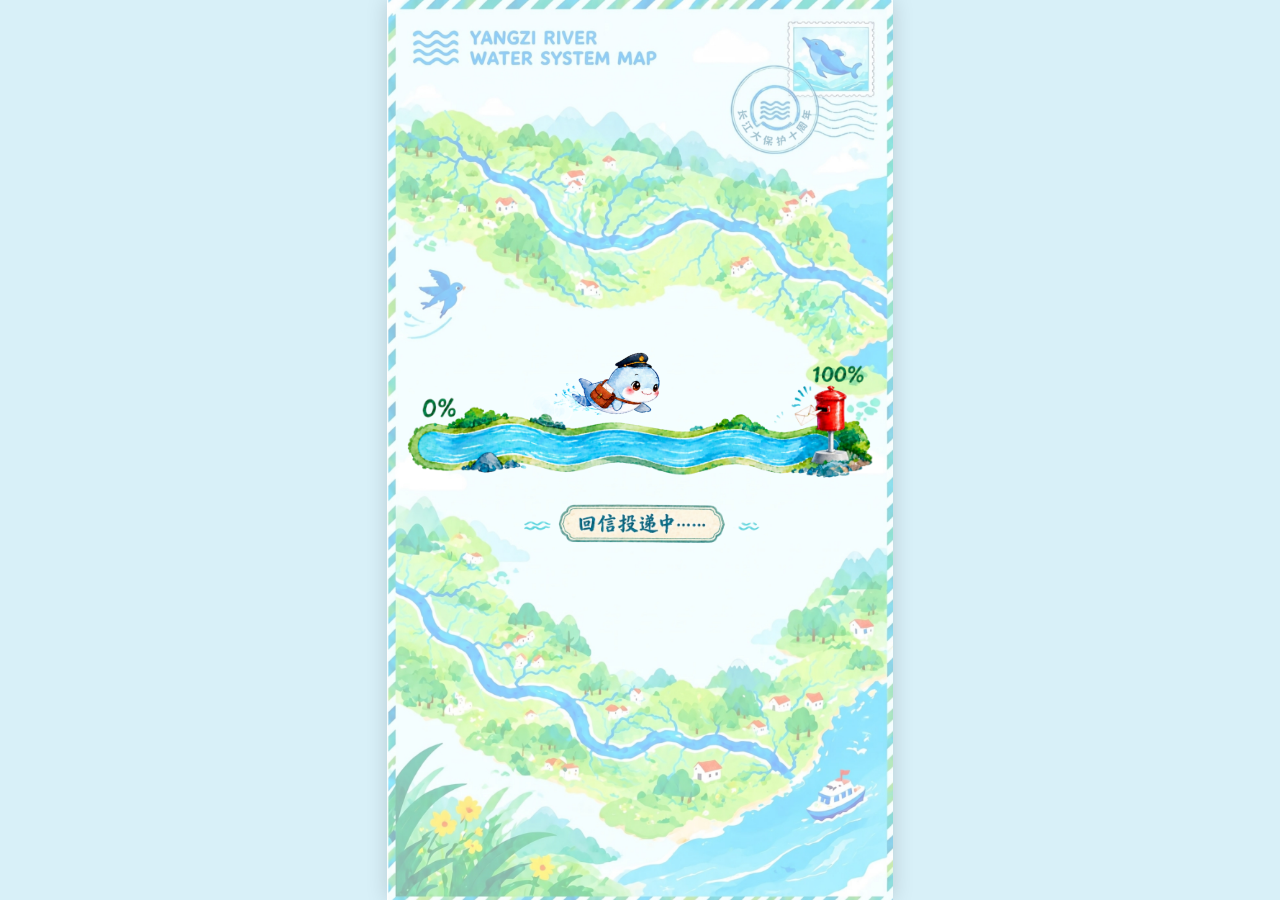
==== index.html @ 11915e87 "Guide visible unread mailboxes with subtle light and a one-time hint" ====
<!DOCTYPE html>
<html lang="zh-CN">
<head>
    <meta charset="UTF-8">
    <meta name="viewport" content="width=device-width, initial-scale=1.0, maximum-scale=1.0, user-scalable=no, viewport-fit=cover">
    <title>天使有信 · 小豚浪里传书</title>
    <style>
        * {
            margin: 0;
            padding: 0;
            box-sizing: border-box;
            -webkit-tap-highlight-color: transparent;
            user-select: none;
        }

        html, body {
            width: 100%;
            height: 100%;
            overflow: hidden;
            background-color: #d8f0f8;
            font-family: -apple-system, BlinkMacSystemFont, "PingFang SC", "Helvetica Neue", sans-serif;
        }

        body {
            opacity: 0;
            animation: fadeInBody 0.6s ease-in-out forwards;
        }

        @keyframes fadeInBody {
            to { opacity: 1; }
        }

        /* 9:16 移动端竖屏舞台容器 */
        .stage-container {
            position: relative;
            width: 100vw;
            height: 100vh;
            max-width: 56.25vh;
            max-height: 177.78vw;
            margin: 0 auto;
            overflow: hidden;
            box-shadow: 0 0 20px rgba(0,0,0,0.15);
            background-color: #d8f0f8;
        }

        /* 公共全屏图层 */
        .page-layer {
            position: absolute;
            top: 0;
            left: 0;
            width: 100%;
            height: 100%;
            transition: opacity 0.8s ease-in-out;
        }

        /* ==================== 阶段一：加载页样式 ==================== */
        #loadingPage {
            z-index: 10;
            opacity: 1;
            pointer-events: auto;
        }

        .bg-map {
            position: absolute;
            top: 0;
            left: 0;
            width: 100%;
            height: 100%;
            object-fit: cover;
            z-index: 1;
        }

        .loading-wrapper {
            position: absolute;
            top: 48%;
            left: 50%;
            transform: translate(-50%, -50%);
            width: 92%;
            z-index: 10;
        }

        .river-container {
            position: relative;
            width: 100%;
            aspect-ratio: 1000 / 550; 
        }

        .river-img {
            width: 100%;
            height: 100%;
            object-fit: contain;
            mix-blend-mode: screen; 
            position: absolute;
            top: 0;
            left: 0;
            z-index: 2;
        }

        #rippleCanvas {
            position: absolute;
            top: 0;
            left: 0;
            width: 100%;
            height: 100%;
            z-index: 3;
            pointer-events: none;
        }

        .loading-dolphin {
            position: absolute;
            width: 24%;
            z-index: 4;
            mix-blend-mode: screen; 
            transform-origin: center center;
            pointer-events: none;
        }


        /* ==================== 阶段二：封面页样式 ==================== */
        #coverPage {
            z-index: 5;
            opacity: 0;
            pointer-events: none; 
        }

        /* 1. 封面背景底图 */
        .cover-bg {
            position: absolute;
            top: 0;
            left: 0;
            width: 100%;
            height: 100%;
            object-fit: cover;
            z-index: 1;
        }

        /* 2. 标题字：略微放大，保持参考图的上部视觉比例 */
        .cover-title {
            position: absolute;
            top: 3.5%;
            left: 50%;
            width: 96%;
            transform: translateX(-50%) translateY(-50px); 
            opacity: 0;
            z-index: 3;
            transition: transform 0.8s cubic-bezier(0.34, 1.56, 0.64, 1), opacity 0.8s ease-out;
            object-fit: contain;
        }

        .cover-title.show {
            transform: translateX(-50%) translateY(0); 
            opacity: 1;
        }

        /* 3. 江豚：缩小并下移，给标题、按钮和跳跃动画留出安全间距 */
        @keyframes floatDolphin {
            0%, 100% { 
                transform: translate(-50%, -50%) translateY(0px) rotate(0deg); 
            }
            50% { 
                transform: translate(-50%, -50%) translateY(-10px) rotate(-2deg); 
            }
        }

        .cover-dolphin {
            position: absolute;
            top: 55%;
            left: 50%;
            width: 58%;
            transform: translate(-50%, -50%);
            z-index: 2;
            transform-origin: center center;
            object-fit: contain;
            animation: floatDolphin 3.2s ease-in-out infinite;
        }

        /* 点击按钮时的江豚欢呼跳跃动画 */
        @keyframes dolphinJump {
            0%   { transform: translate(-50%, -50%) scale(1) rotate(0deg); }
            30%  { transform: translate(-50%, -64%) scale(1.12) rotate(-4deg); }
            60%  { transform: translate(-50%, -46%) scale(0.96) rotate(2deg); }
            100% { transform: translate(-50%, -50%) scale(1) rotate(0deg); }
        }

        .cover-dolphin.jump {
            animation: dolphinJump 0.6s ease-in-out !important;
        }

        /* 4. 开始投递按钮：放大并下移，贴近参考图的底部位置 */
        .cover-btn {
            position: absolute;
            bottom: 1.5%;
            left: 50%;
            width: 82%;
            transform: translateX(-50%);
            z-index: 4;
            cursor: pointer;
            transition: transform 0.2s ease, filter 0.2s ease;
            object-fit: contain;
        }

        .cover-btn:active {
            transform: translateX(-50%) scale(0.95);
            filter: brightness(0.9);
        }

        /* 隐藏类 */
        .hidden {
            opacity: 0 !important;
            pointer-events: none !important;
        }

        /* ==================== 阶段三：问卷页 ==================== */
        #quizPage {
            z-index: 6;
            opacity: 0;
            pointer-events: none;
            transition: opacity 0.35s ease;
        }

        .quiz-bg {
            position: absolute;
            inset: 0;
            width: 100%;
            height: 100%;
            object-fit: fill;
            z-index: 1;
        }

        .quiz-options {
            position: absolute;
            inset: 0;
            z-index: 3;
        }

        .quiz-art {
            position: absolute;
            inset: 0;
            width: 100%;
            height: 100%;
            object-fit: fill;
            pointer-events: none;
        }

        .quiz-feedback-art {
            position: absolute;
            inset: 0;
            width: 100%;
            height: 100%;
            object-fit: fill;
            z-index: 4;
            opacity: 0;
            pointer-events: none;
            transition: opacity .24s ease;
        }

        .quiz-feedback-art.is-visible { opacity: 1; }

        .quiz-option {
            position: absolute;
            left: 19%;
            width: 70%;
            height: 7.2%;
            border: 0;
            padding: 0;
            background: transparent;
            color: transparent;
            cursor: pointer;
            z-index: 6;
            clip-path: polygon(2% 12%, 96% 0, 100% 48%, 97% 88%, 3% 100%, 0 54%);
        }

        .quiz-option[data-option="a"] { top: 50.0%; }
        .quiz-option[data-option="b"] { top: 58.2%; }
        .quiz-option[data-option="c"] { top: 66.5%; }
        .quiz-option[data-option="d"] { top: 74.8%; }

        .quiz-option:active { transform: scale(.98); }

        .mist-transition {
            position: absolute;
            inset: 0;
            z-index: 30;
            pointer-events: none;
            opacity: 0;
        }

        .mist-transition::before,
        .mist-transition::after {
            content: "";
            position: absolute;
            top: -8%;
            width: 62%;
            height: 116%;
            background:
                radial-gradient(ellipse at 50% 45%, rgba(255,255,255,.98) 0 14%, rgba(239,250,250,.92) 32%, rgba(210,241,244,.64) 58%, rgba(190,231,238,0) 78%),
                radial-gradient(ellipse at 30% 65%, rgba(255,255,255,.8) 0 12%, rgba(211,241,245,0) 60%);
            filter: blur(10px);
            transition: transform 1.05s cubic-bezier(.65,0,.25,1), opacity .35s ease;
        }

        .mist-transition::before { left: -13%; transform: translateX(0) rotate(-4deg); }
        .mist-transition::after { right: -13%; transform: translateX(0) rotate(4deg); }
        .mist-transition.is-active { opacity: 1; }
        .mist-transition.is-active::before { transform: translateX(-92%) rotate(-7deg); }
        .mist-transition.is-active::after { transform: translateX(92%) rotate(7deg); }
    </style>
</head>
<body>

    <div class="stage-container">

        <div class="page-layer" id="loadingPage">
            <img src="bg.jpg" fetchpriority="high" class="bg-map" alt="背景地图">
            <div class="loading-wrapper">
                <div class="river-container" id="riverTrack">
                    <img src="river.lossless.webp" class="river-img" alt="河道轨道">
                    <canvas id="rippleCanvas"></canvas>
                    <img src="dolphin.lossless.webp" class="loading-dolphin" id="loadingDolphin" alt="江豚">
                </div>
            </div>
        </div>

        <div class="page-layer" id="coverPage">
            <img src="cover_bg.lossless.webp" class="cover-bg" alt="封面背景">

            <img src="cover_title.lossless.webp" class="cover-title" id="coverTitle" alt="天使有信标题">

            <img src="cover_dolphin.lossless.webp" class="cover-dolphin" id="coverDolphin" alt="封面江豚">

            <img src="cover_btn.lossless.webp" class="cover-btn" id="coverBtn" alt="开始投递">
        </div>

        <div class="page-layer" id="quizPage" aria-label="问卷页面">
            <img src="quiz_bg.jpg" class="quiz-bg" alt="问卷背景">
            <div class="quiz-options" role="group" aria-label="请选择信箱密码">
                <img class="quiz-art" src="quiz_option_a.webp" alt="A 选项">
                <img class="quiz-art" src="quiz_option_b.webp" alt="B 选项">
                <img class="quiz-art" src="quiz_option_c.webp" alt="C 选项">
                <img class="quiz-art" src="quiz_option_d.webp" alt="D 选项">
                <img class="quiz-feedback-art" data-feedback="a" src="quiz_symbol_a_wrong.lossless.webp" alt="A 错误状态">
                <img class="quiz-feedback-art" data-feedback="b" src="quiz_symbol_b_correct.lossless.webp" alt="B 正确状态">
                <img class="quiz-feedback-art" data-feedback="c" src="quiz_symbol_c_wrong.lossless.webp" alt="C 错误状态">
                <img class="quiz-feedback-art" data-feedback="d" src="quiz_symbol_d_wrong.lossless.webp" alt="D 错误状态">
                <button class="quiz-option" data-option="a" data-correct="false" type="button" aria-label="A 先开发后保护"></button>
                <button class="quiz-option" data-option="b" data-correct="true" type="button" aria-label="B 共抓大保护，不搞大开发"></button>
                <button class="quiz-option" data-option="c" data-correct="false" type="button" aria-label="C 重开发轻保护"></button>
                <button class="quiz-option" data-option="d" data-correct="false" type="button" aria-label="D 优先开发利用"></button>
            </div>
        </div>

        <div class="mist-transition" id="mistTransition" aria-hidden="true"></div>

    </div>

    <script src="river/assets/audio.js?v=20261018-guide"></script>
    <script src="river/assets/music-control.js?v=20261018-guide"></script>
    <script>
        document.addEventListener('DOMContentLoaded', () => {
            // === 阶段一逻辑：加载页动画 (4秒) ===
            const loadingPage = document.getElementById('loadingPage');
            const coverPage = document.getElementById('coverPage');
            const loadingDolphin = document.getElementById('loadingDolphin');
            const riverTrack = document.getElementById('riverTrack');
            const canvas = document.getElementById('rippleCanvas');
            const ctx = canvas.getContext('2d');

            const DURATION = 4000;

            function resizeCanvas() {
                canvas.width = riverTrack.clientWidth;
                canvas.height = riverTrack.clientHeight;
            }
            resizeCanvas();
            window.addEventListener('resize', resizeCanvas);

            const START_X = 10; 
            const END_X = 82;   
            const BASE_Y = 32;  
            const JUMPS = 5.0;       
            const JUMP_HEIGHT = 4.5; 
            const MAX_ANGLE = 16;    

            let startTime = null;
            let particles = [];

            class RippleParticle {
                constructor(x, y, isBig) {
                    this.x = x - 15 + (Math.random() * 8 - 4);
                    this.y = y + (Math.random() * 6 - 3);
                    this.radius = isBig ? (Math.random() * 3 + 3) : (Math.random() * 2 + 1);
                    this.alpha = 0.85;
                    this.speed = Math.random() * 0.4 + 0.2;
                }
                update() {
                    this.radius += this.speed;
                    this.alpha -= 0.03;
                }
                draw(ctx) {
                    if (this.alpha <= 0) return;
                    ctx.save();
                    ctx.beginPath();
                    ctx.arc(this.x, this.y, this.radius, 0, Math.PI * 2);
                    ctx.strokeStyle = `rgba(255, 255, 255, ${this.alpha})`;
                    ctx.lineWidth = 1.5;
                    ctx.stroke();

                    ctx.beginPath();
                    ctx.arc(this.x - 2, this.y, Math.max(1, this.radius * 0.4), 0, Math.PI * 2);
                    ctx.fillStyle = `rgba(220, 245, 255, ${this.alpha * 0.8})`;
                    ctx.fill();
                    ctx.restore();
                }
            }

            function animateLoading(timestamp) {
                if (!startTime) startTime = timestamp;
                const elapsed = timestamp - startTime;
                
                let t = Math.min(elapsed / DURATION, 1.0);
                let progress = 1 - Math.pow(1 - t, 2); 

                const currentX = START_X + (END_X - START_X) * progress;
                const sOffset = -Math.sin(progress * Math.PI * 2 * JUMPS) * JUMP_HEIGHT;
                const currentY = BASE_Y + sOffset;
                const angle = -Math.cos(progress * Math.PI * 2 * JUMPS) * MAX_ANGLE;

                loadingDolphin.style.left = `${currentX}%`;
                loadingDolphin.style.top = `${currentY}%`;
                loadingDolphin.style.transform = `translate(-50%, -50%) rotate(${angle}deg)`;

                const trackW = riverTrack.clientWidth;
                const trackH = riverTrack.clientHeight;
                const dolphinPixelX = (currentX / 100) * trackW;
                const dolphinPixelY = (currentY / 100) * trackH + (trackH * 0.06);

                if (t < 1.0) {
                    if (sOffset >= -1 && Math.random() < 0.8) {
                        particles.push(new RippleParticle(dolphinPixelX, dolphinPixelY, true));
                    } else if (Math.random() < 0.2) {
                        particles.push(new RippleParticle(dolphinPixelX, dolphinPixelY, false));
                    }
                }

                ctx.clearRect(0, 0, canvas.width, canvas.height);
                for (let i = particles.length - 1; i >= 0; i--) {
                    const p = particles[i];
                    p.update();
                    p.draw(ctx);
                    if (p.alpha <= 0) {
                        particles.splice(i, 1);
                    }
                }

                if (t < 1.0) {
                    requestAnimationFrame(animateLoading);
                } else {
                    transitionToCover();
                }
            }

            requestAnimationFrame(animateLoading);

            // 调试捷径：在控制台输入 showCoverNow() 可瞬间跳转到封面查看效果
            let coverMusicStarted = false;
            function startCoverMusic() {
                if (coverMusicStarted) return;
                coverMusicStarted = true;
                window.H5Audio?.setBgmEnabled(true);
            }
            window.showCoverNow = function() {
                loadingPage.classList.add('hidden');
                coverPage.style.opacity = '1';
                coverPage.style.pointerEvents = 'auto';
                coverTitle.classList.add('show');
                startCoverMusic();
            }

            const coverTitle = document.getElementById('coverTitle');
            const coverPageDom = document.getElementById('coverPage');

            function transitionToCover() {
                loadingPage.classList.add('hidden');
                coverPageDom.style.opacity = '1';
                coverPageDom.style.pointerEvents = 'auto';
                startCoverMusic();

                setTimeout(() => {
                    coverTitle.classList.add('show');
                }, 150);
            }

            // === 阶段二逻辑：封面交互响应 ===
            const coverBtn = document.getElementById('coverBtn');
            const coverDolphin = document.getElementById('coverDolphin');
            const quizPage = document.getElementById('quizPage');
            const mistTransition = document.getElementById('mistTransition');
            const quizOptions = Array.from(document.querySelectorAll('.quiz-option'));
            let quizLocked = false;
            let wrongTimer = null;
            const quizFeedback = Object.fromEntries([...document.querySelectorAll('.quiz-feedback-art')].map(node => [node.dataset.feedback, node]));
            let quizAnswered = false;

            function openQuizPage() {
                if (quizLocked) return;
                quizLocked = true;
                coverDolphin.classList.remove('jump');
                loadingPage.classList.add('hidden');
                coverPage.style.opacity = '0';
                coverPage.style.pointerEvents = 'none';
                quizPage.style.opacity = '1';
                quizPage.style.pointerEvents = 'auto';
                mistTransition.classList.add('is-active');
                window.setTimeout(() => mistTransition.classList.remove('is-active'), 1150);
            }

            coverBtn.addEventListener('click', () => {
                if (window.H5Audio) window.H5Audio.delivery();
                if (!coverDolphin.classList.contains('jump')) {
                    coverDolphin.classList.add('jump');
                    setTimeout(() => {
                        coverDolphin.classList.remove('jump');
                    }, 600); 
                }
                setTimeout(openQuizPage, 560);
                console.log("点击了开始投递按钮，江豚完成了动态跳跃！");
            });

            quizOptions.forEach(option => {
                option.addEventListener('click', () => {
                    if (quizAnswered || wrongTimer) return;
                    const feedback = quizFeedback[option.dataset.option];
                    if (option.dataset.correct === 'true') {
                        if (window.H5Audio) window.H5Audio.correct();
                        feedback.classList.add('is-visible');
                        quizAnswered = true;
                        quizOptions.forEach(item => { item.disabled = true; });
                        setTimeout(() => {
                            window.location.href = 'letter/index.html?v=20261018-guide';
                        }, 800);
                        return;
                    }
                    quizOptions.forEach(item => { item.disabled = true; });
                    feedback.classList.add('is-visible');
                    wrongTimer = setTimeout(() => {
                        feedback.classList.remove('is-visible');
                        window.setTimeout(() => {
                            quizOptions.forEach(item => { item.disabled = false; });
                            wrongTimer = null;
                        }, 240);
                    }, 800);
                });
            });
        });
    </script>
</body>
</html>
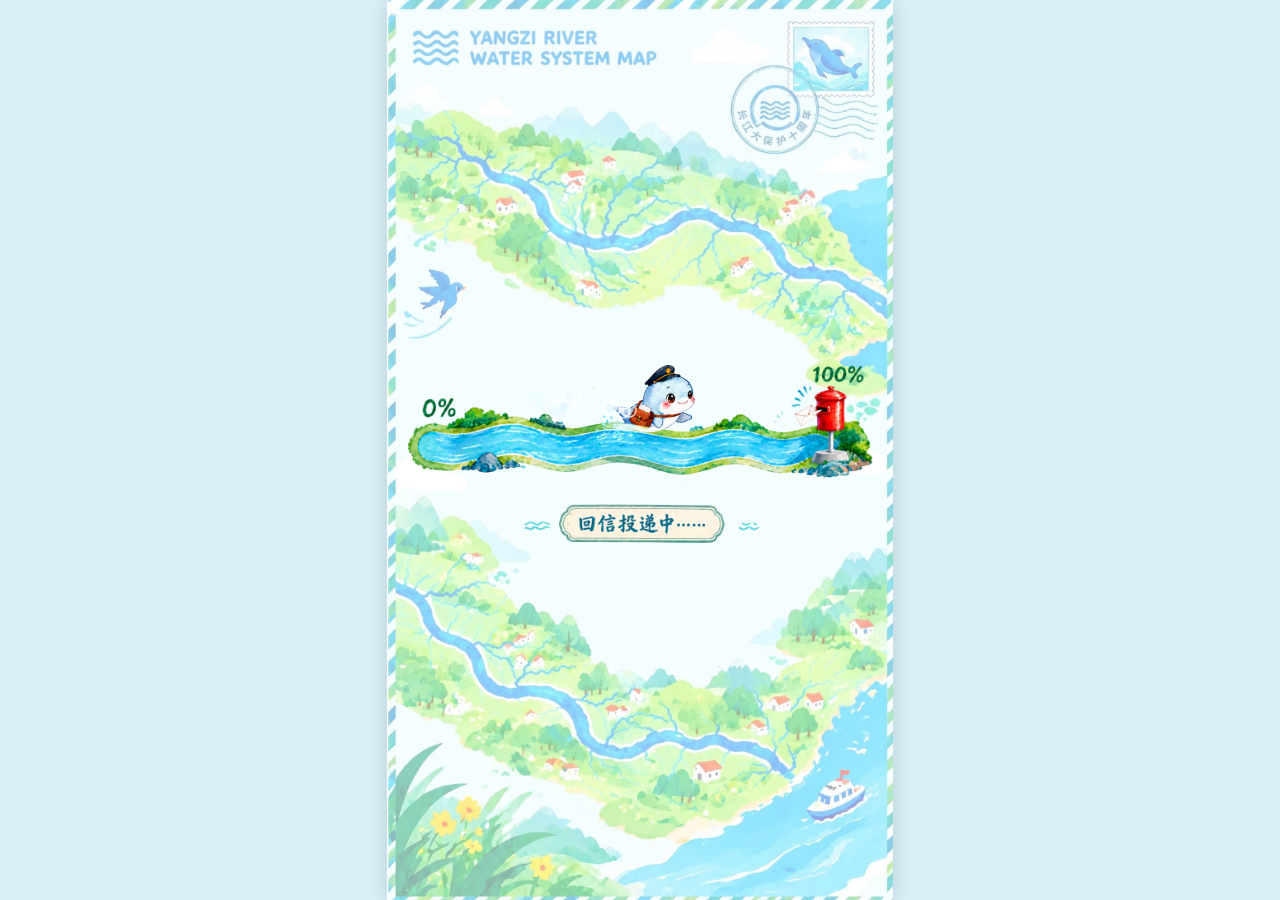
==== commit 3b7bd3ef: "Blend the first mailbox hint into the watercolor river scene" ====
--- a/index.html
+++ b/index.html
@@ -353,8 +353,8 @@
 
     </div>
 
-    <script src="river/assets/audio.js?v=20261018-guide"></script>
-    <script src="river/assets/music-control.js?v=20261018-guide"></script>
+    <script src="river/assets/audio.js?v=20261018-guide-soft"></script>
+    <script src="river/assets/music-control.js?v=20261018-guide-soft"></script>
     <script>
         document.addEventListener('DOMContentLoaded', () => {
             // === 阶段一逻辑：加载页动画 (4秒) ===
@@ -536,7 +536,7 @@
                         quizAnswered = true;
                         quizOptions.forEach(item => { item.disabled = true; });
                         setTimeout(() => {
-                            window.location.href = 'letter/index.html?v=20261018-guide';
+                            window.location.href = 'letter/index.html?v=20261018-guide-soft';
                         }, 800);
                         return;
                     }
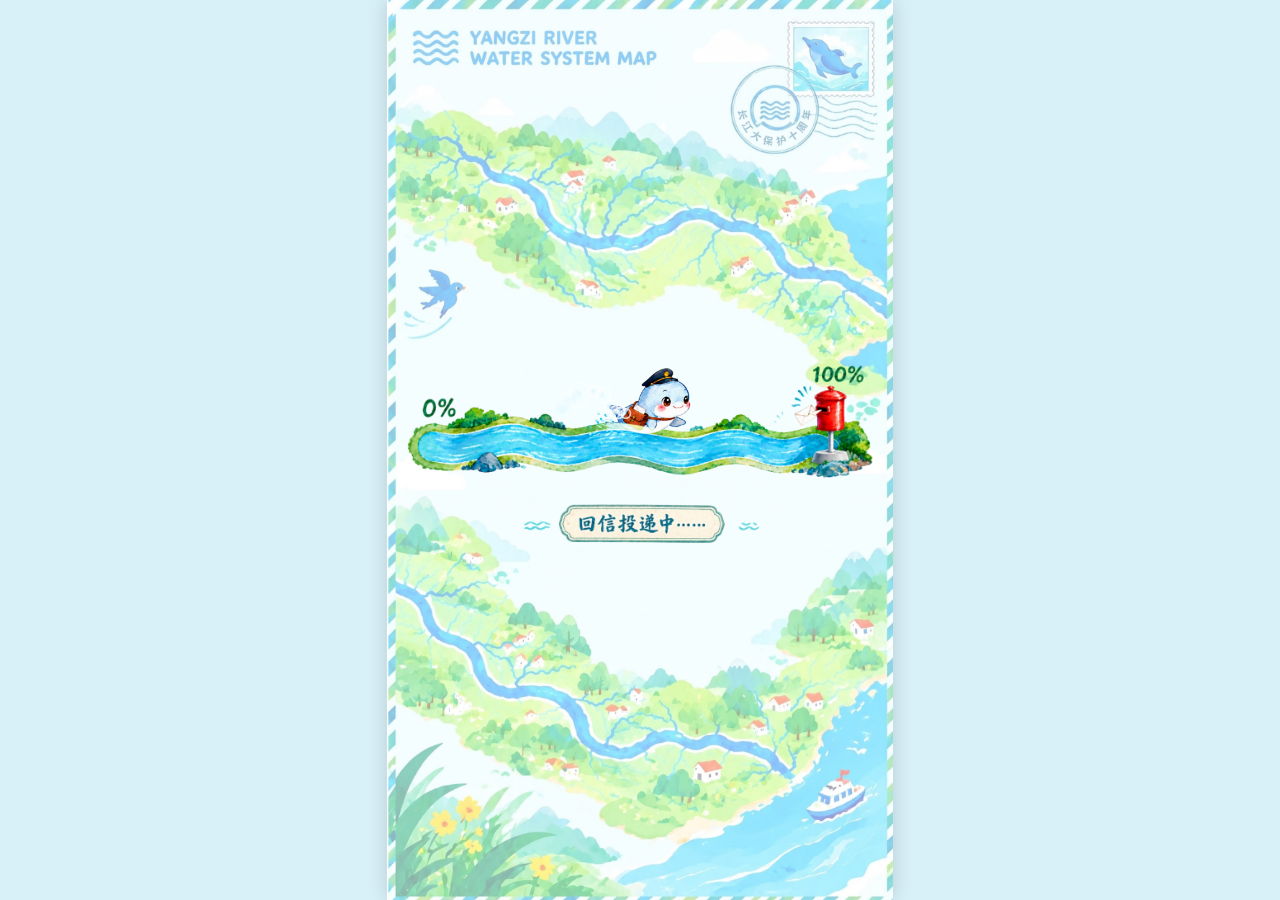
==== commit d7baa81b: "Match porpoise posture to scroll direction and keep BGM connected" ====
--- a/index.html
+++ b/index.html
@@ -353,8 +353,8 @@
 
     </div>
 
-    <script src="river/assets/audio.js?v=20261018-guide-soft"></script>
-    <script src="river/assets/music-control.js?v=20261018-guide-soft"></script>
+    <script src="river/assets/audio.js?v=20261018-motion"></script>
+    <script src="river/assets/music-control.js?v=20261018-motion"></script>
     <script>
         document.addEventListener('DOMContentLoaded', () => {
             // === 阶段一逻辑：加载页动画 (4秒) ===
@@ -536,7 +536,7 @@
                         quizAnswered = true;
                         quizOptions.forEach(item => { item.disabled = true; });
                         setTimeout(() => {
-                            window.location.href = 'letter/index.html?v=20261018-guide-soft';
+                            window.location.href = 'letter/index.html?v=20261018-motion';
                         }, 800);
                         return;
                     }
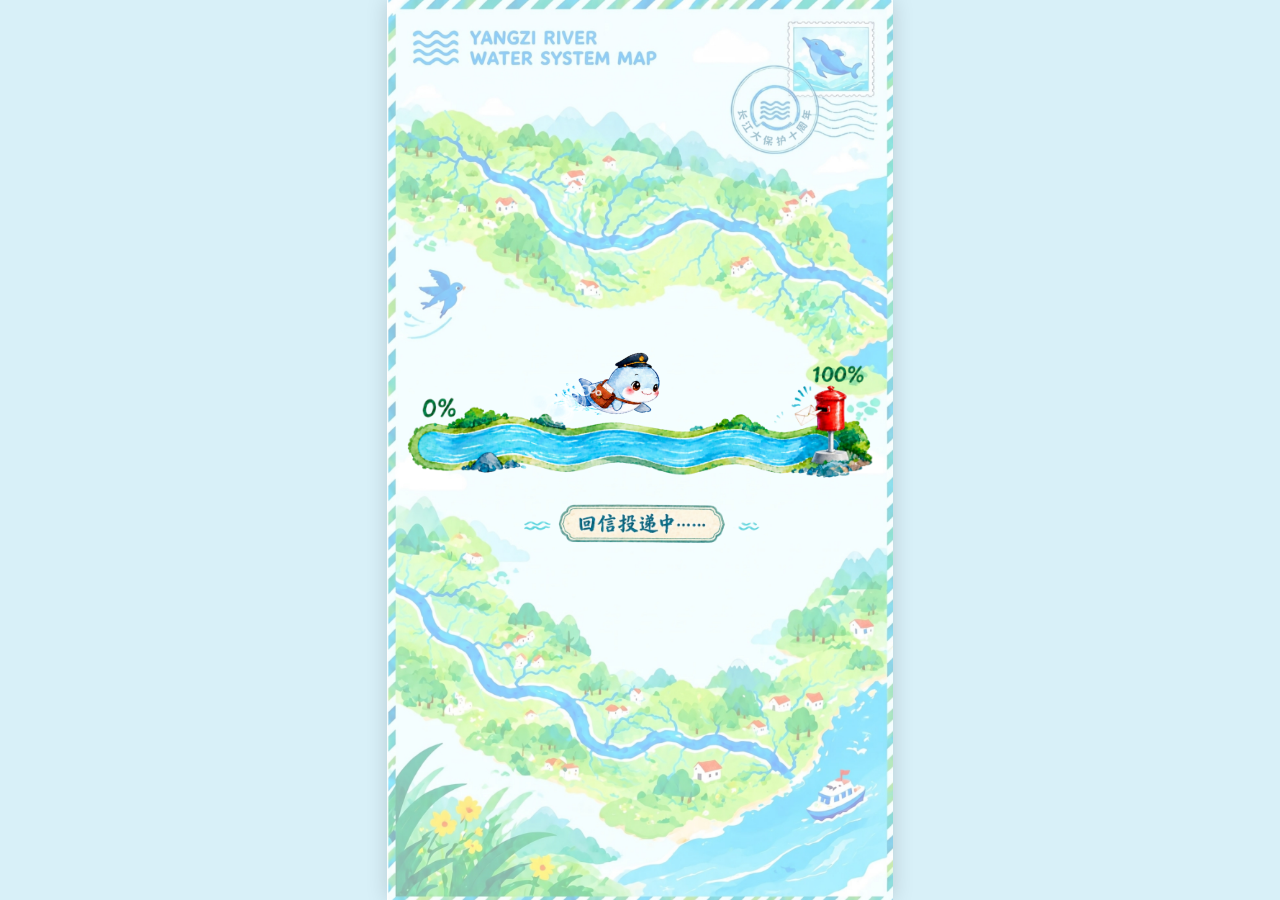
==== commit f513454c: "Fix upward scroll posture and unify river music control" ====
--- a/index.html
+++ b/index.html
@@ -353,8 +353,8 @@
 
     </div>
 
-    <script src="river/assets/audio.js?v=20261018-motion"></script>
-    <script src="river/assets/music-control.js?v=20261018-motion"></script>
+    <script src="river/assets/audio.js?v=20261018-audio-posture"></script>
+    <script src="river/assets/music-control.js?v=20261018-audio-posture"></script>
     <script>
         document.addEventListener('DOMContentLoaded', () => {
             // === 阶段一逻辑：加载页动画 (4秒) ===
@@ -536,7 +536,7 @@
                         quizAnswered = true;
                         quizOptions.forEach(item => { item.disabled = true; });
                         setTimeout(() => {
-                            window.location.href = 'letter/index.html?v=20261018-motion';
+                            window.location.href = 'letter/index.html?v=20261018-audio-posture';
                         }, 800);
                         return;
                     }
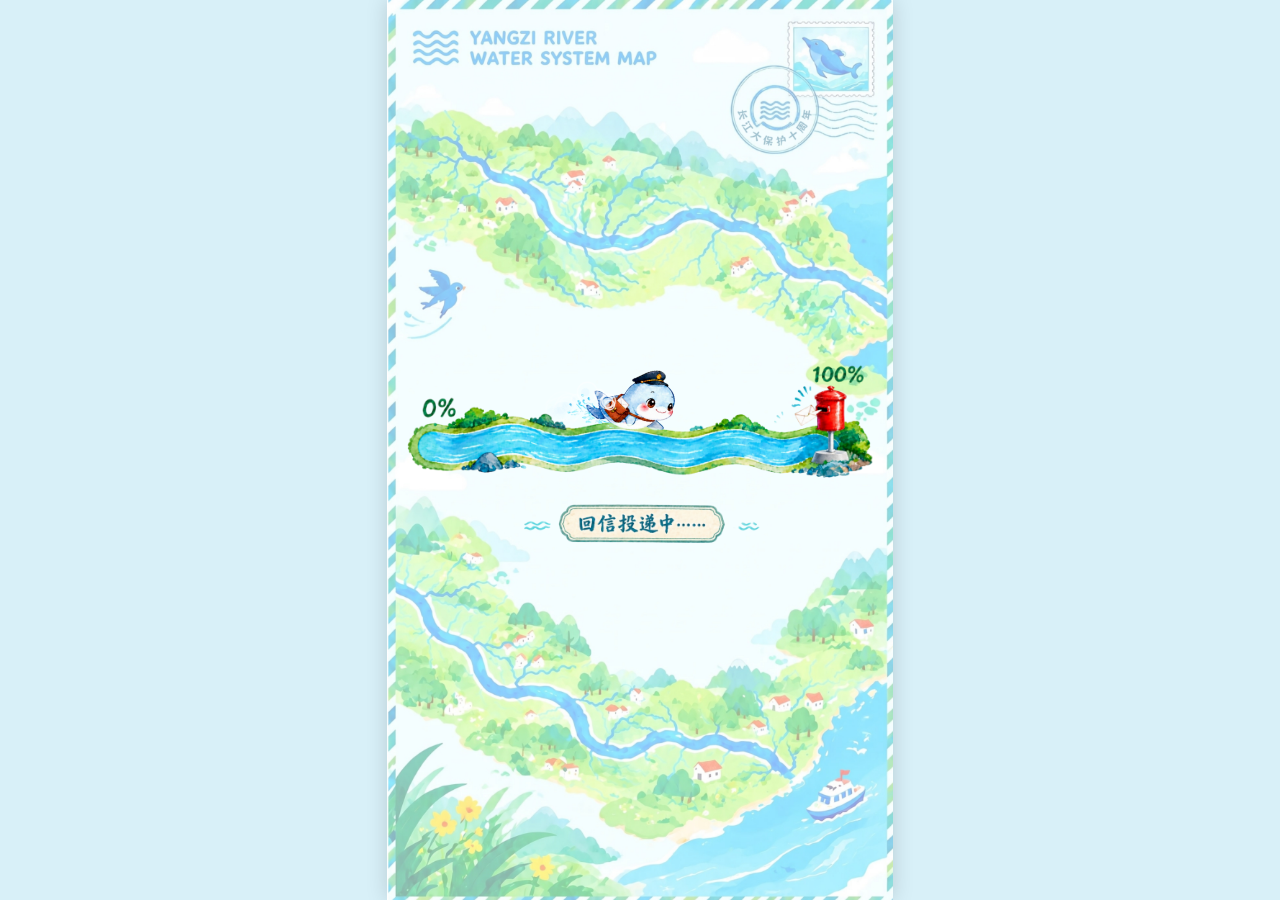
==== commit c07319c3: "Preserve BGM playhead across pages and correct scroll-facing art" ====
--- a/index.html
+++ b/index.html
@@ -353,8 +353,8 @@
 
     </div>
 
-    <script src="river/assets/audio.js?v=20261018-audio-posture"></script>
-    <script src="river/assets/music-control.js?v=20261018-audio-posture"></script>
+    <script src="river/assets/audio.js?v=20261018-audio-handoff"></script>
+    <script src="river/assets/music-control.js?v=20261018-audio-handoff"></script>
     <script>
         document.addEventListener('DOMContentLoaded', () => {
             // === 阶段一逻辑：加载页动画 (4秒) ===
@@ -536,7 +536,8 @@
                         quizAnswered = true;
                         quizOptions.forEach(item => { item.disabled = true; });
                         setTimeout(() => {
-                            window.location.href = 'letter/index.html?v=20261018-audio-posture';
+                            window.H5Audio?.saveBgmHandoff();
+                            window.location.href = 'letter/index.html?v=20261018-audio-handoff';
                         }, 800);
                         return;
                     }
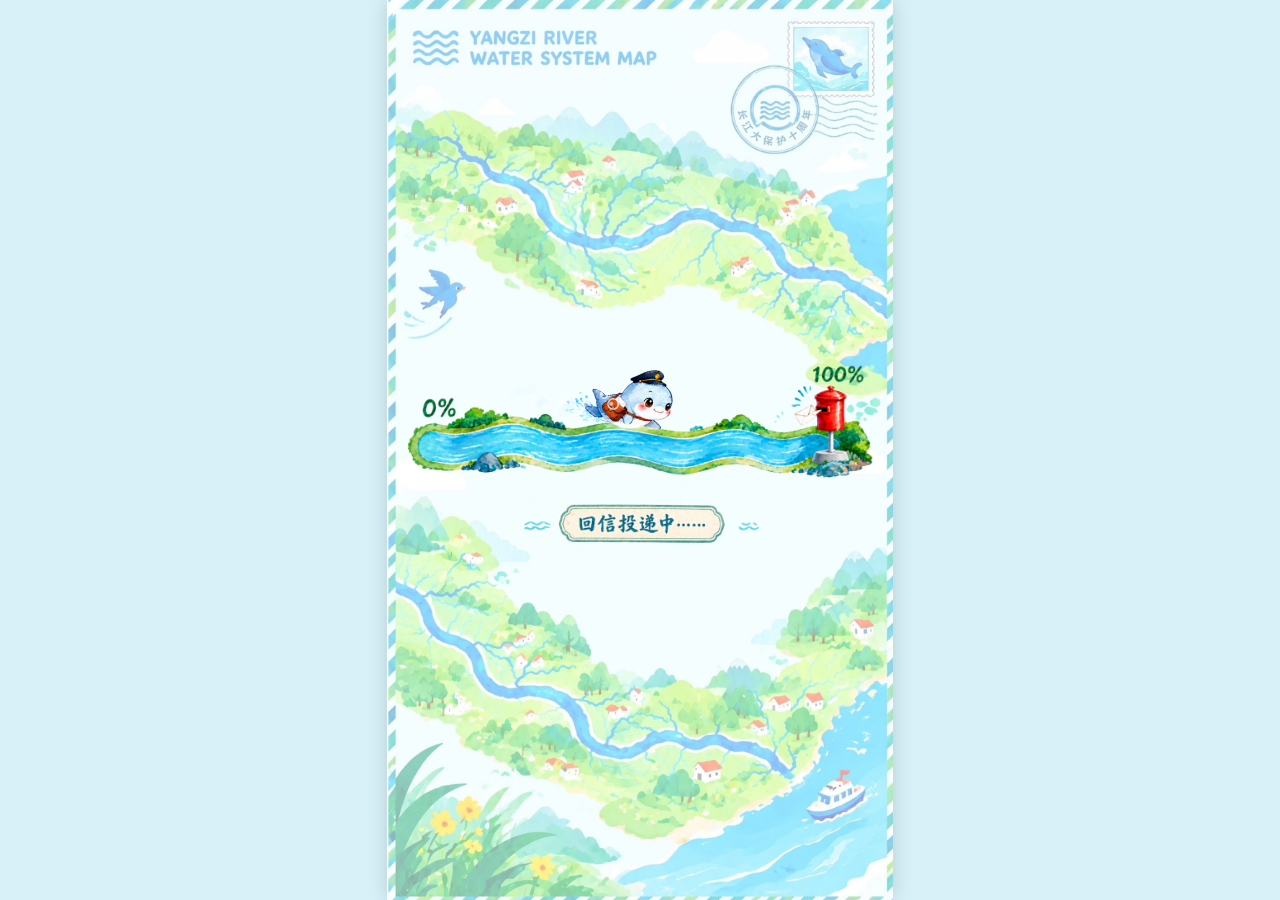
==== commit 1c0aea20: "Fix BGM handoff across local and online pages" ====
--- a/index.html
+++ b/index.html
@@ -353,8 +353,8 @@
 
     </div>
 
-    <script src="river/assets/audio.js?v=20261018-audio-handoff"></script>
-    <script src="river/assets/music-control.js?v=20261018-audio-handoff"></script>
+    <script src="river/assets/audio.js?v=20261018-bgm-handoff"></script>
+    <script src="river/assets/music-control.js?v=20261018-bgm-handoff"></script>
     <script>
         document.addEventListener('DOMContentLoaded', () => {
             // === 阶段一逻辑：加载页动画 (4秒) ===
@@ -536,8 +536,13 @@
                         quizAnswered = true;
                         quizOptions.forEach(item => { item.disabled = true; });
                         setTimeout(() => {
-                            window.H5Audio?.saveBgmHandoff();
-                            window.location.href = 'letter/index.html?v=20261018-audio-handoff';
+                            const handoff = window.H5Audio?.saveBgmHandoff?.() || {};
+                            const audioParams = new URLSearchParams({
+                                bgmTime: String(Number.isFinite(handoff.time) ? handoff.time : 0),
+                                bgmEnabled: String(handoff.enabled !== false),
+                                bgmIntent: String(handoff.intent !== false)
+                            });
+                            window.location.href = 'letter/index.html?v=20261018-bgm-handoff&' + audioParams.toString();
                         }, 800);
                         return;
                     }
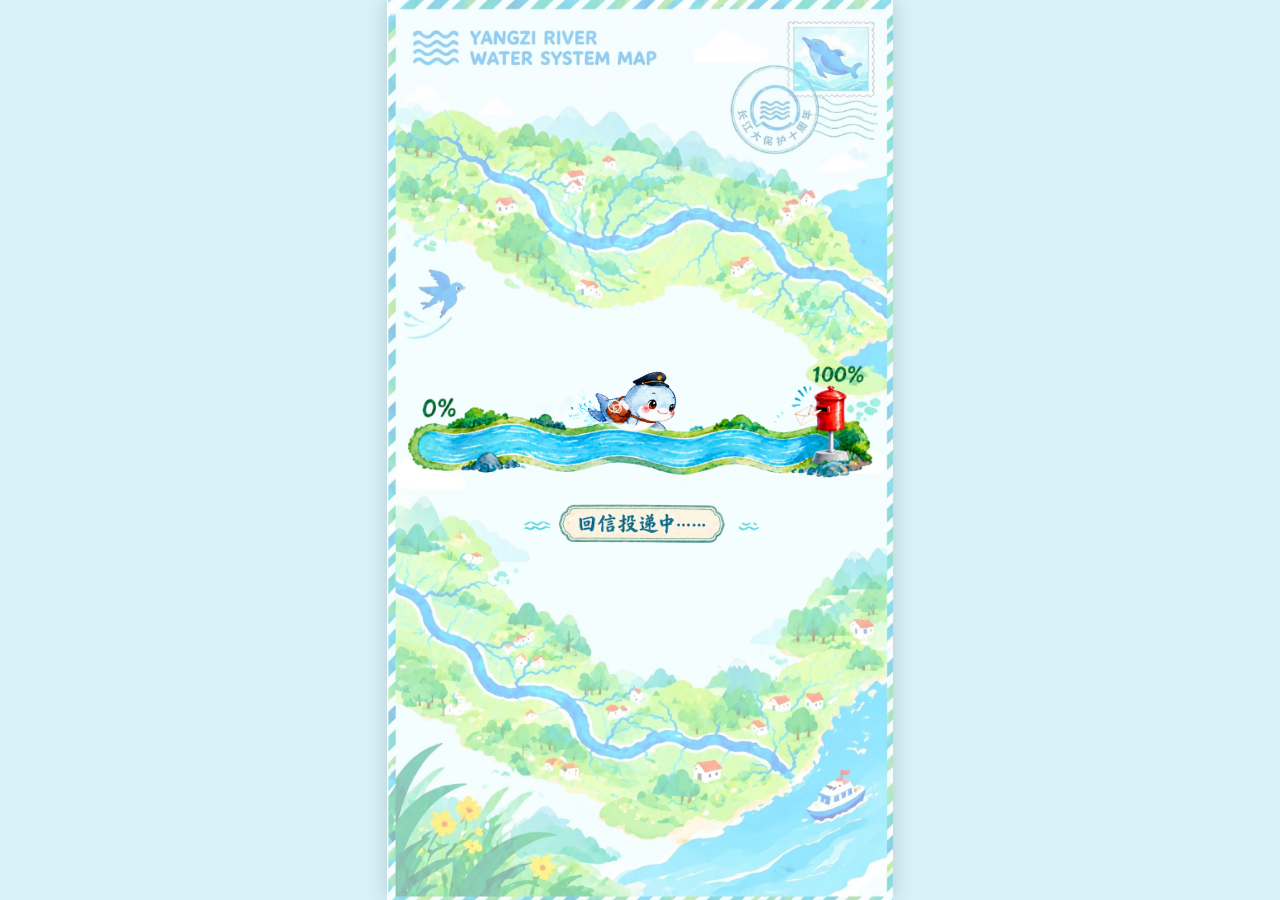
==== commit f12073e9: "Update porpoise posture asset names" ====
--- a/index.html
+++ b/index.html
@@ -353,8 +353,8 @@
 
     </div>
 
-    <script src="river/assets/audio.js?v=20261018-bgm-handoff"></script>
-    <script src="river/assets/music-control.js?v=20261018-bgm-handoff"></script>
+    <script src="river/assets/audio.js?v=20261018-porpoise-assets"></script>
+    <script src="river/assets/music-control.js?v=20261018-porpoise-assets"></script>
     <script>
         document.addEventListener('DOMContentLoaded', () => {
             // === 阶段一逻辑：加载页动画 (4秒) ===
@@ -542,7 +542,7 @@
                                 bgmEnabled: String(handoff.enabled !== false),
                                 bgmIntent: String(handoff.intent !== false)
                             });
-                            window.location.href = 'letter/index.html?v=20261018-bgm-handoff&' + audioParams.toString();
+                            window.location.href = 'letter/index.html?v=20261018-porpoise-assets&' + audioParams.toString();
                         }, 800);
                         return;
                     }
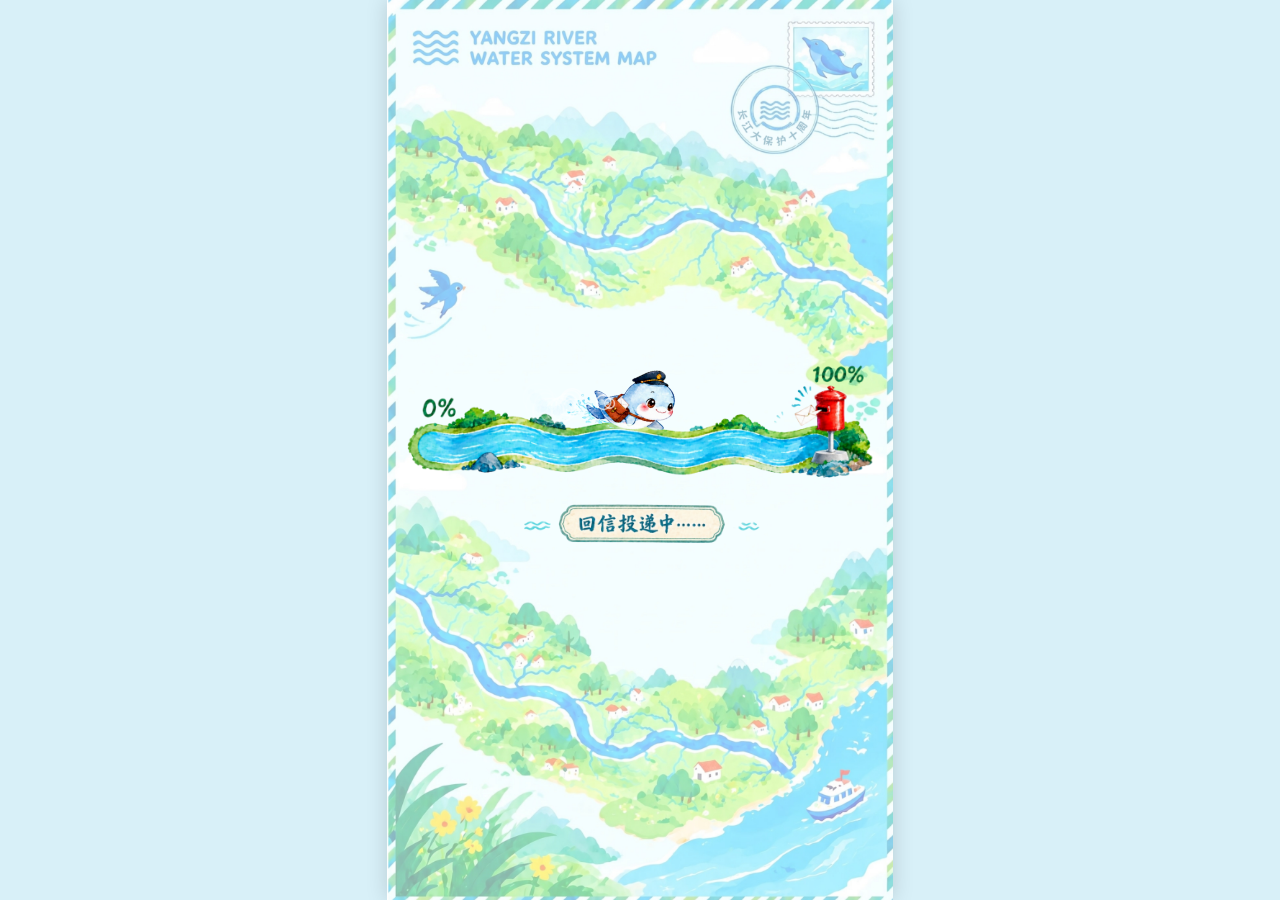
==== commit 86ae32c0: "Reverse scroll-facing posture per user correction" ====
--- a/index.html
+++ b/index.html
@@ -353,8 +353,8 @@
 
     </div>
 
-    <script src="river/assets/audio.js?v=20261018-porpoise-assets"></script>
-    <script src="river/assets/music-control.js?v=20261018-porpoise-assets"></script>
+    <script src="river/assets/audio.js?v=20261018-facing-corrected"></script>
+    <script src="river/assets/music-control.js?v=20261018-facing-corrected"></script>
     <script>
         document.addEventListener('DOMContentLoaded', () => {
             // === 阶段一逻辑：加载页动画 (4秒) ===
@@ -542,7 +542,7 @@
                                 bgmEnabled: String(handoff.enabled !== false),
                                 bgmIntent: String(handoff.intent !== false)
                             });
-                            window.location.href = 'letter/index.html?v=20261018-porpoise-assets&' + audioParams.toString();
+                            window.location.href = 'letter/index.html?v=20261018-facing-corrected&' + audioParams.toString();
                         }, 800);
                         return;
                     }
